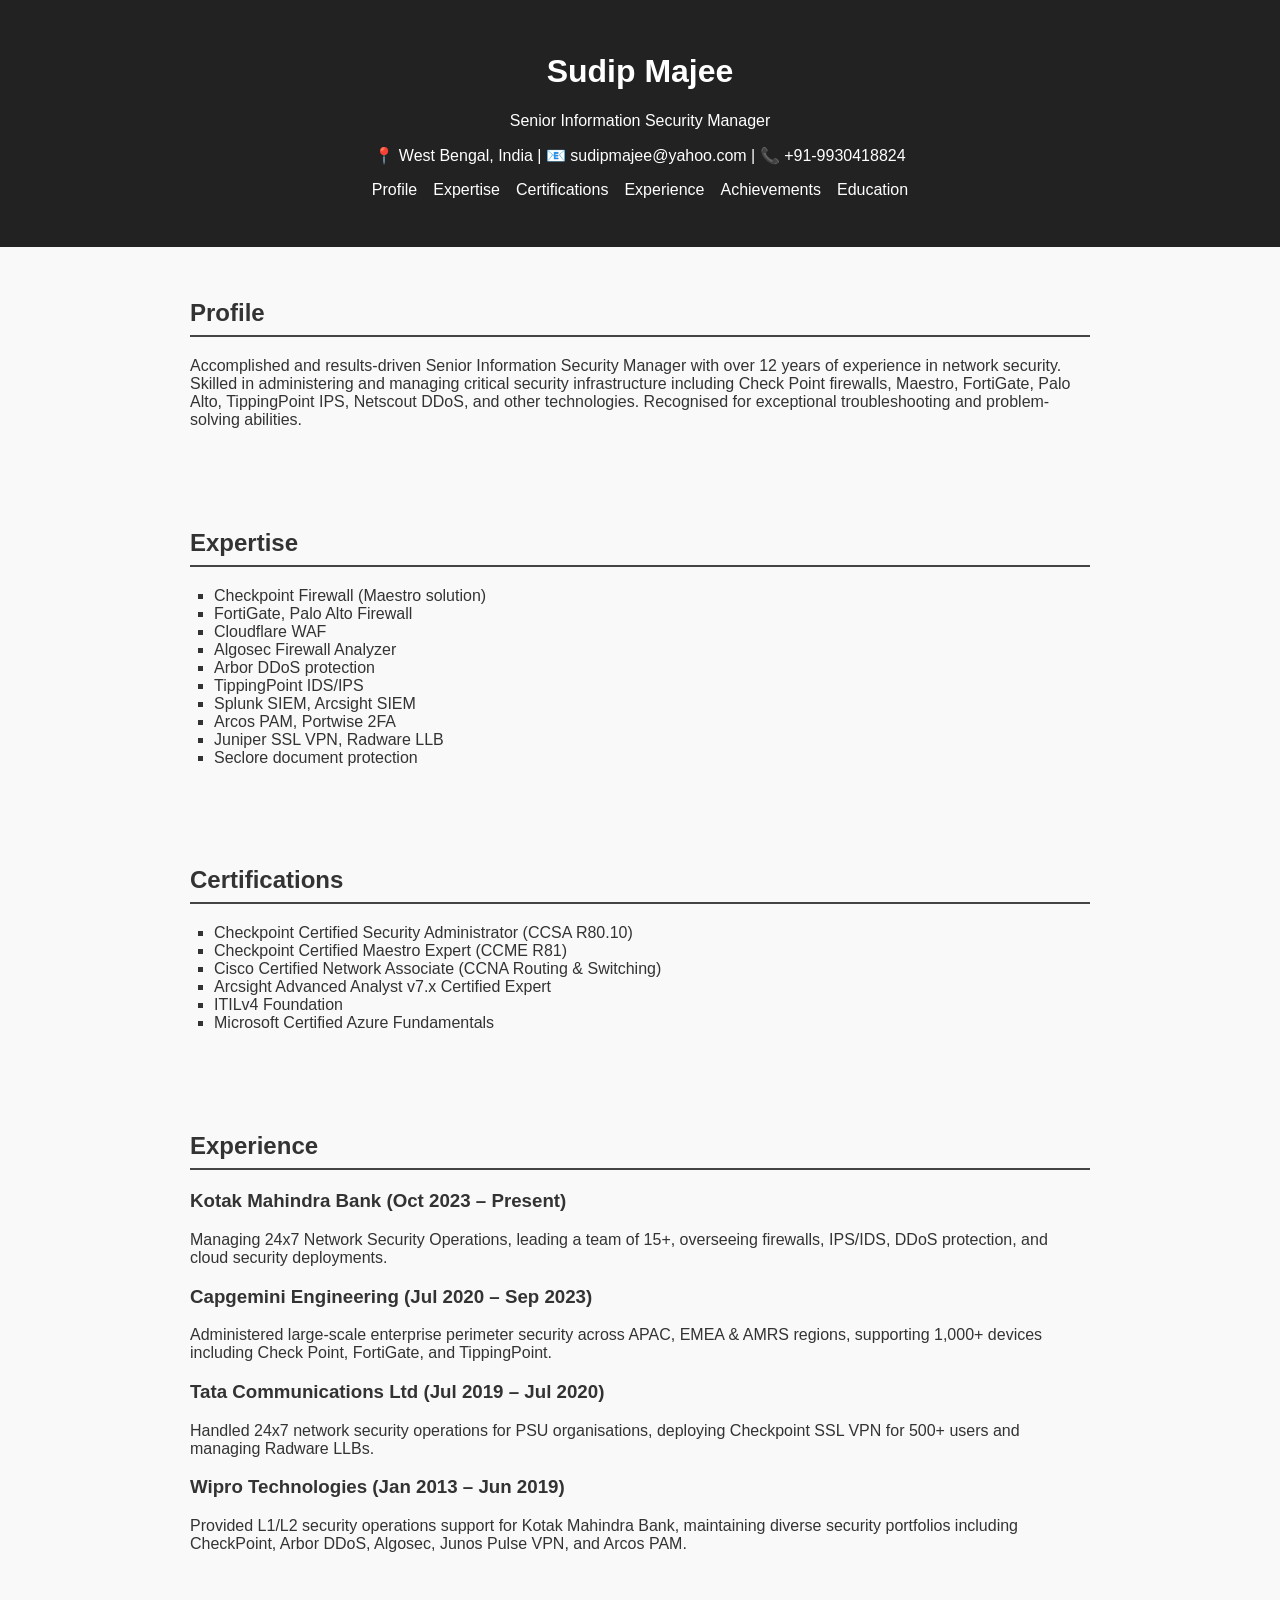
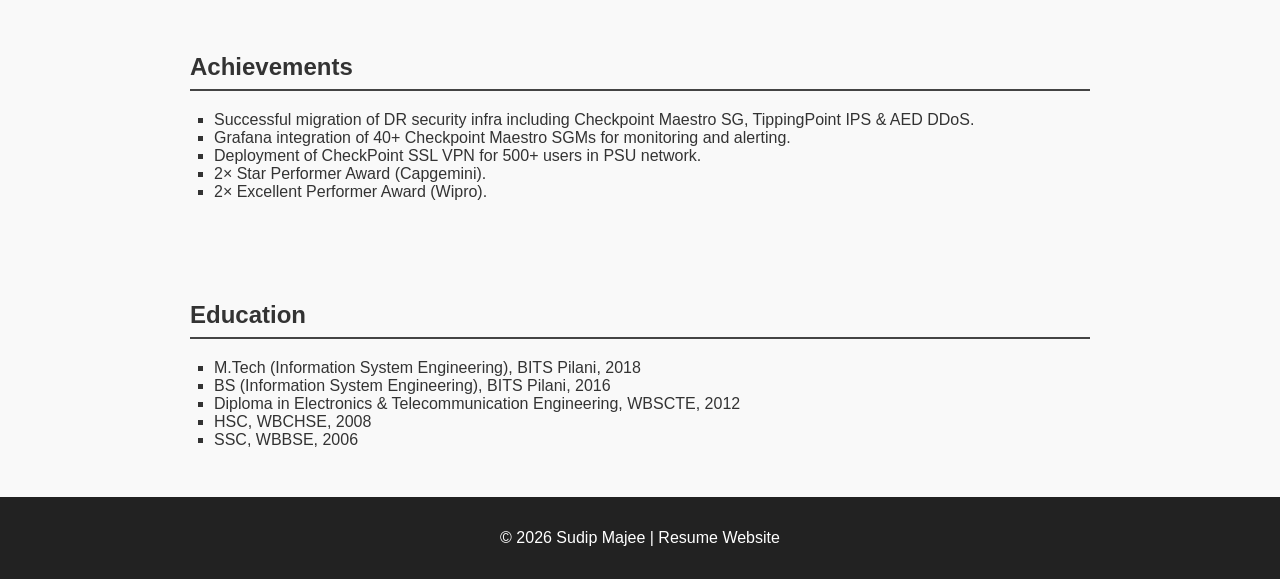
==== index.html @ 56c58146 "Add files via upload" ====
<!DOCTYPE html>
<html lang="en">
<head>
  <meta charset="UTF-8">
  <meta name="viewport" content="width=device-width, initial-scale=1.0">
  <title>Sudip Majee | Resume</title>
  <link rel="stylesheet" href="style.css">
</head>
<body>
  <!-- Header -->
  <header>
    <h1>Sudip Majee</h1>
    <p>Senior Information Security Manager</p>
    <p>📍 West Bengal, India | 📧 sudipmajee@yahoo.com | 📞 +91-9930418824</p>
    <nav>
      <ul>
        <li><a href="#profile">Profile</a></li>
        <li><a href="#expertise">Expertise</a></li>
        <li><a href="#certifications">Certifications</a></li>
        <li><a href="#experience">Experience</a></li>
        <li><a href="#achievements">Achievements</a></li>
        <li><a href="#education">Education</a></li>
      </ul>
    </nav>
  </header>

  <!-- Profile -->
  <section id="profile">
    <h2>Profile</h2>
    <p>
      Accomplished and results-driven Senior Information Security Manager with over 12 years of experience in network security. Skilled in administering and managing critical security infrastructure including Check Point firewalls, Maestro, FortiGate, Palo Alto, TippingPoint IPS, Netscout DDoS, and other technologies. Recognised for exceptional troubleshooting and problem-solving abilities.
    </p>
  </section>

  <!-- Expertise -->
  <section id="expertise">
    <h2>Expertise</h2>
    <ul>
      <li>Checkpoint Firewall (Maestro solution)</li>
      <li>FortiGate, Palo Alto Firewall</li>
      <li>Cloudflare WAF</li>
      <li>Algosec Firewall Analyzer</li>
      <li>Arbor DDoS protection</li>
      <li>TippingPoint IDS/IPS</li>
      <li>Splunk SIEM, Arcsight SIEM</li>
      <li>Arcos PAM, Portwise 2FA</li>
      <li>Juniper SSL VPN, Radware LLB</li>
      <li>Seclore document protection</li>
    </ul>
  </section>

  <!-- Certifications -->
  <section id="certifications">
    <h2>Certifications</h2>
    <ul>
      <li>Checkpoint Certified Security Administrator (CCSA R80.10)</li>
      <li>Checkpoint Certified Maestro Expert (CCME R81)</li>
      <li>Cisco Certified Network Associate (CCNA Routing & Switching)</li>
      <li>Arcsight Advanced Analyst v7.x Certified Expert</li>
      <li>ITILv4 Foundation</li>
      <li>Microsoft Certified Azure Fundamentals</li>
    </ul>
  </section>

  <!-- Experience -->
  <section id="experience">
    <h2>Experience</h2>
    <h3>Kotak Mahindra Bank (Oct 2023 – Present)</h3>
    <p>Managing 24x7 Network Security Operations, leading a team of 15+, overseeing firewalls, IPS/IDS, DDoS protection, and cloud security deployments.</p>

    <h3>Capgemini Engineering (Jul 2020 – Sep 2023)</h3>
    <p>Administered large-scale enterprise perimeter security across APAC, EMEA & AMRS regions, supporting 1,000+ devices including Check Point, FortiGate, and TippingPoint.</p>

    <h3>Tata Communications Ltd (Jul 2019 – Jul 2020)</h3>
    <p>Handled 24x7 network security operations for PSU organisations, deploying Checkpoint SSL VPN for 500+ users and managing Radware LLBs.</p>

    <h3>Wipro Technologies (Jan 2013 – Jun 2019)</h3>
    <p>Provided L1/L2 security operations support for Kotak Mahindra Bank, maintaining diverse security portfolios including CheckPoint, Arbor DDoS, Algosec, Junos Pulse VPN, and Arcos PAM.</p>
  </section>

  <!-- Achievements -->
  <section id="achievements">
    <h2>Achievements</h2>
    <ul>
      <li>Successful migration of DR security infra including Checkpoint Maestro SG, TippingPoint IPS & AED DDoS.</li>
      <li>Grafana integration of 40+ Checkpoint Maestro SGMs for monitoring and alerting.</li>
      <li>Deployment of CheckPoint SSL VPN for 500+ users in PSU network.</li>
      <li>2× Star Performer Award (Capgemini).</li>
      <li>2× Excellent Performer Award (Wipro).</li>
    </ul>
  </section>

  <!-- Education -->
  <section id="education">
    <h2>Education</h2>
    <ul>
      <li>M.Tech (Information System Engineering), BITS Pilani, 2018</li>
      <li>BS (Information System Engineering), BITS Pilani, 2016</li>
      <li>Diploma in Electronics & Telecommunication Engineering, WBSCTE, 2012</li>
      <li>HSC, WBCHSE, 2008</li>
      <li>SSC, WBBSE, 2006</li>
    </ul>
  </section>

  <!-- Footer -->
  <footer>
    <p>© 2026 Sudip Majee | Resume Website</p>
  </footer>

  <script src="script.js"></script>
</body>
</html>
---- style.css ----
body {
  font-family: Arial, sans-serif;
  margin: 0;
  background: #f9f9f9;
  color: #333;
}

header {
  background: #222;
  color: #fff;
  text-align: center;
  padding: 2rem;
}

header nav ul {
  list-style: none;
  display: flex;
  justify-content: center;
  gap: 1rem;
  padding: 0;
}

header nav a {
  color: #fff;
  text-decoration: none;
}

section {
  padding: 2rem;
  max-width: 900px;
  margin: auto;
}

h2 {
  border-bottom: 2px solid #444;
  padding-bottom: 0.5rem;
}

ul {
  list-style: square;
  padding-left: 1.5rem;
}

footer {
  text-align: center;
  background: #222;
  color: #fff;
  padding: 1rem;
}
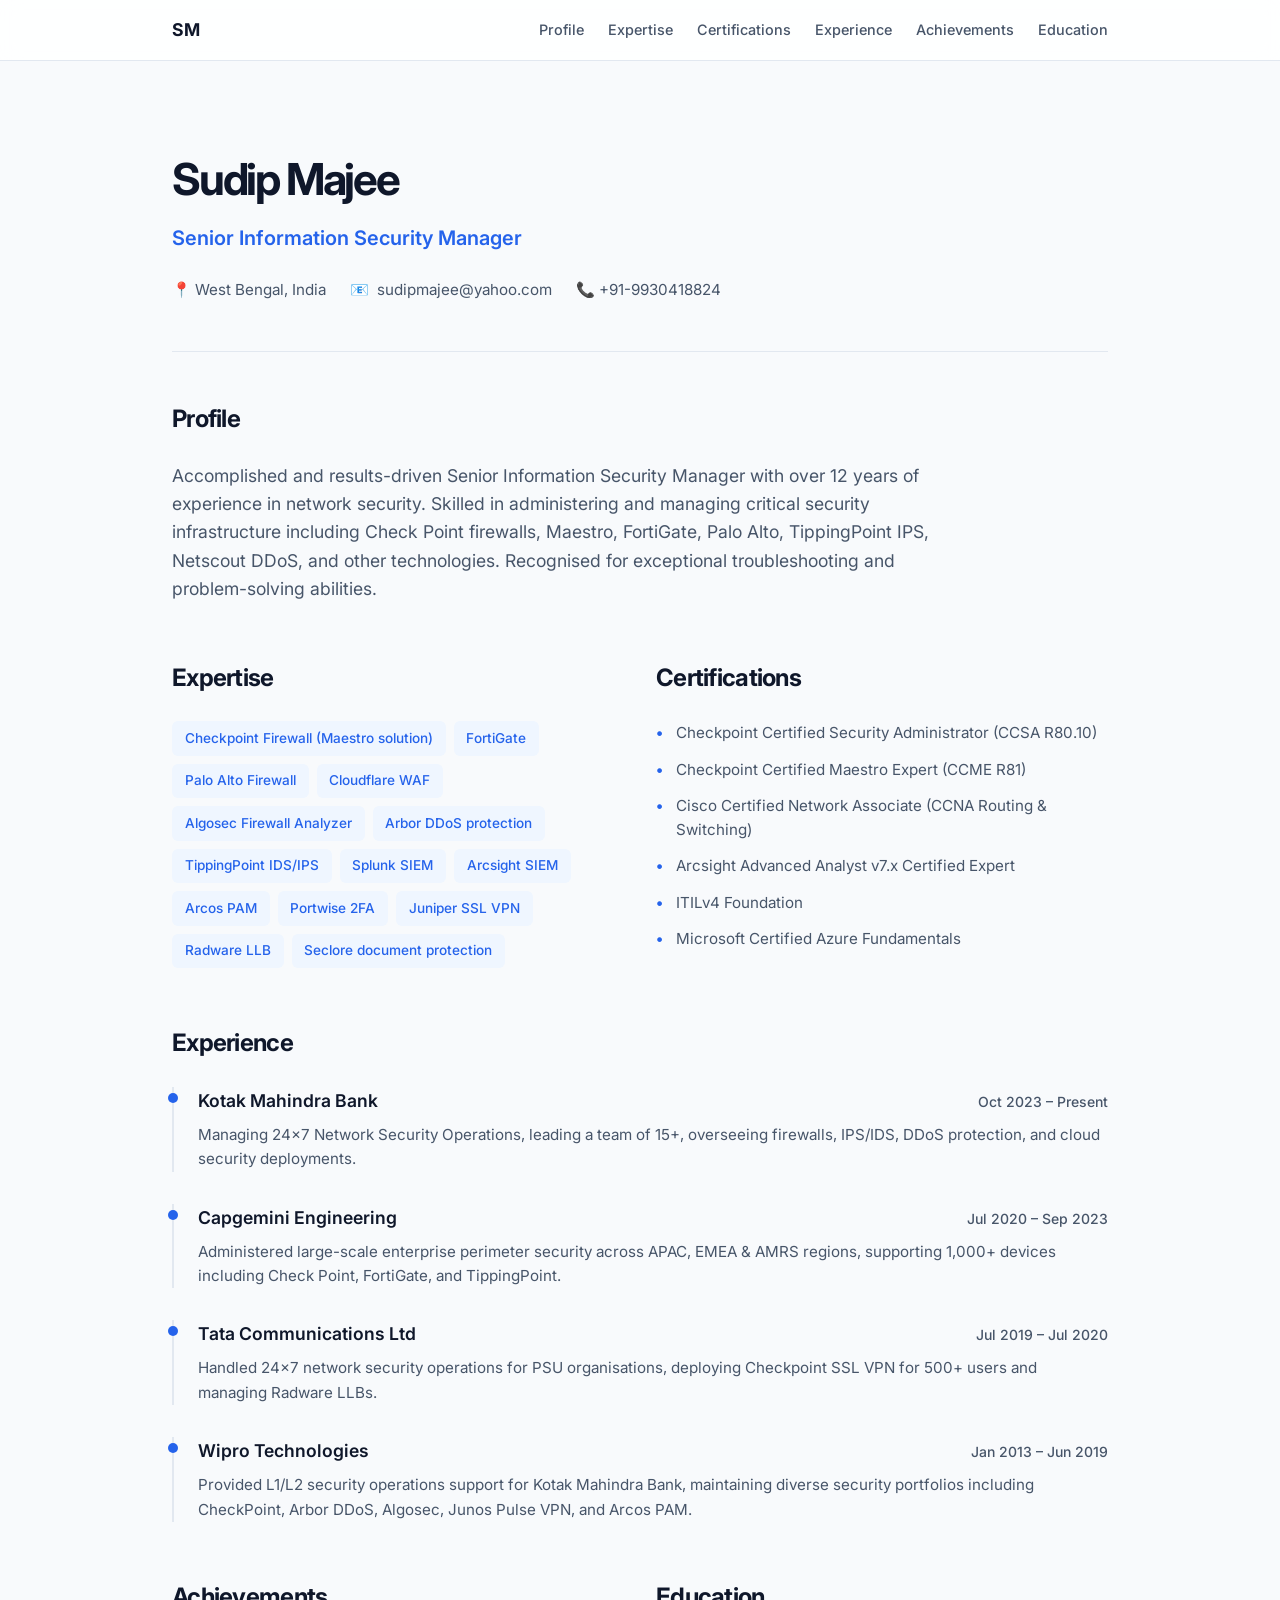
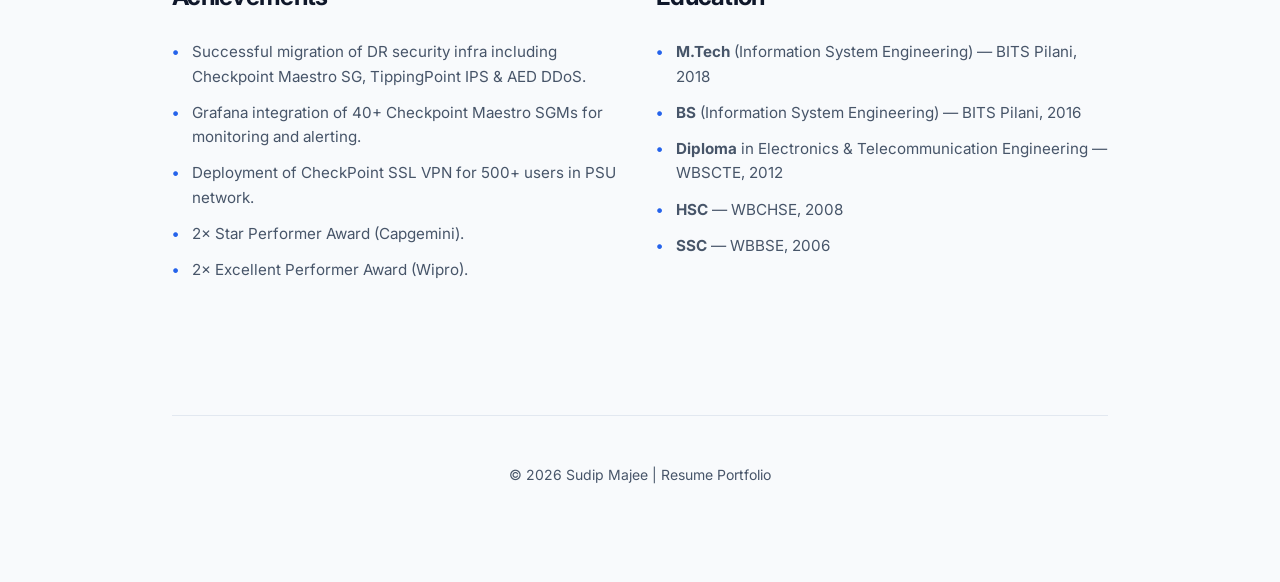
==== commit 815d503a: "Update index.html" ====
--- a/index.html
+++ b/index.html
@@ -1,112 +1,407 @@
 <!DOCTYPE html>
 <html lang="en">
 <head>
-  <meta charset="UTF-8">
-  <meta name="viewport" content="width=device-width, initial-scale=1.0">
-  <title>Sudip Majee | Resume</title>
-  <link rel="stylesheet" href="style.css">
+    <meta charset="UTF-8">
+    <meta name="viewport" content="width=device-width, initial-scale=1.0">
+    <title>Sudip Majee | Senior Information Security Manager</title>
+    <!-- Modern Font Family -->
+    <link rel="preconnect" href="https://fonts.googleapis.com">
+    <link rel="preconnect" href="https://fonts.gstatic.com" crossorigin>
+    <link href="https://fonts.googleapis.com/css2?family=Inter:wght@300;400;500;600;700&display=swap" rel="stylesheet">
+    <style>
+        :root {
+            --bg-primary: #f8fafc;
+            --bg-card: #ffffff;
+            --text-main: #0f172a;
+            --text-muted: #475569;
+            --accent: #2563eb;
+            --accent-light: #eff6ff;
+            --border: #e2e8f0;
+            --max-width: 1000px;
+        }
+
+        * {
+            box-sizing: border-box;
+            margin: 0;
+            padding: 0;
+        }
+
+        body {
+            font-family: 'Inter', sans-serif;
+            background-color: var(--bg-primary);
+            color: var(--text-main);
+            line-height: 1.6;
+            -webkit-font-smoothing: antialiased;
+        }
+
+        /* Fixed Navigation */
+        nav {
+            position: fixed;
+            top: 0;
+            left: 0;
+            width: 100%;
+            background-color: rgba(255, 255, 255, 0.85);
+            backdrop-filter: blur(10px);
+            border-bottom: 1px solid var(--border);
+            z-index: 100;
+        }
+
+        nav .nav-container {
+            max-width: var(--max-width);
+            margin: 0 auto;
+            display: flex;
+            justify-content: space-between;
+            align-items: center;
+            padding: 1rem 2rem;
+        }
+
+        nav .logo {
+            font-weight: 700;
+            color: var(--text-main);
+            text-decoration: none;
+            font-size: 1.1rem;
+        }
+
+        nav ul {
+            display: flex;
+            list-style: none;
+            gap: 1.5rem;
+        }
+
+        nav a {
+            text-decoration: none;
+            color: var(--text-muted);
+            font-weight: 500;
+            font-size: 0.9rem;
+            transition: color 0.2s;
+        }
+
+        nav a:hover {
+            color: var(--accent);
+        }
+
+        /* Container & Layout */
+        .container {
+            max-width: var(--max-width);
+            margin: 0 auto;
+            padding: 6rem 2rem 3rem 2rem;
+        }
+
+        header {
+            padding: 3rem 0;
+            border-bottom: 1px solid var(--border);
+            margin-bottom: 3rem;
+        }
+
+        header h1 {
+            font-size: 2.75rem;
+            font-weight: 700;
+            letter-spacing: -0.05em;
+            margin-bottom: 0.5rem;
+        }
+
+        header .title {
+            font-size: 1.25rem;
+            color: var(--accent);
+            font-weight: 600;
+            margin-bottom: 1.5rem;
+        }
+
+        header .contact-info {
+            display: flex;
+            flex-wrap: wrap;
+            gap: 1.5rem;
+            color: var(--text-muted);
+            font-size: 0.95rem;
+        }
+
+        header .contact-info span {
+            display: flex;
+            align-items: center;
+            gap: 0.5rem;
+        }
+
+        /* Sections */
+        section {
+            margin-bottom: 3.5rem;
+            scroll-margin-top: 6rem; /* Ensures smooth scroll leaves room for nav */
+        }
+
+        h2 {
+            font-size: 1.5rem;
+            font-weight: 700;
+            letter-spacing: -0.03em;
+            margin-bottom: 1.5rem;
+            color: var(--text-main);
+            display: flex;
+            align-items: center;
+            gap: 0.5rem;
+        }
+
+        /* Bio */
+        .profile-text {
+            font-size: 1.1rem;
+            color: var(--text-muted);
+            max-width: 800px;
+        }
+
+        /* Grid Layouts for Skills/Certifications */
+        .grid-two-col {
+            display: grid;
+            grid-template-columns: 1fr 1fr;
+            gap: 2rem;
+        }
+
+        @media (max-width: 768px) {
+            .grid-two-col {
+                grid-template-columns: 1fr;
+            }
+            nav ul {
+                display: none; /* Simplifies mobile view without heavy JS */
+            }
+        }
+
+        /* Cards and Lists */
+        .card {
+            background: var(--bg-card);
+            border: 1px solid var(--border);
+            border-radius: 12px;
+            padding: 1.5rem;
+            box-shadow: 0 1px 3px rgba(0,0,0,0.02);
+        }
+
+        .tag-container {
+            display: flex;
+            flex-wrap: wrap;
+            gap: 0.5rem;
+        }
+
+        .tag {
+            background-color: var(--accent-light);
+            color: var(--accent);
+            padding: 0.4rem 0.8rem;
+            border-radius: 6px;
+            font-size: 0.85rem;
+            font-weight: 500;
+        }
+
+        .list-styled {
+            list-style: none;
+        }
+
+        .list-styled li {
+            position: relative;
+            padding-left: 1.25rem;
+            margin-bottom: 0.75rem;
+            color: var(--text-muted);
+            font-size: 0.95rem;
+        }
+
+        .list-styled li::before {
+            content: "•";
+            color: var(--accent);
+            font-weight: bold;
+            position: absolute;
+            left: 0;
+        }
+
+        /* Experience Timeline */
+        .timeline {
+            display: flex;
+            flex-direction: column;
+            gap: 2rem;
+        }
+
+        .timeline-item {
+            position: relative;
+            padding-left: 1.5rem;
+            border-left: 2px solid var(--border);
+        }
+
+        .timeline-item::before {
+            content: "";
+            position: absolute;
+            left: -6px;
+            top: 6px;
+            width: 10px;
+            height: 10px;
+            background-color: var(--accent);
+            border-radius: 50%;
+        }
+
+        .timeline-header {
+            display: flex;
+            justify-content: space-between;
+            align-items: baseline;
+            flex-wrap: wrap;
+            margin-bottom: 0.5rem;
+        }
+
+        .timeline-company {
+            font-size: 1.1rem;
+            font-weight: 600;
+            color: var(--text-main);
+        }
+
+        .timeline-date {
+            font-size: 0.875rem;
+            color: var(--text-muted);
+            font-weight: 500;
+        }
+
+        .timeline-desc {
+            color: var(--text-muted);
+            font-size: 0.95rem;
+        }
+
+        /* Footer */
+        footer {
+            text-align: center;
+            padding: 3rem 0;
+            border-top: 1px solid var(--border);
+            color: var(--text-muted);
+            font-size: 0.875rem;
+            margin-top: 4rem;
+        }
+
+        html {
+            scroll-behavior: smooth;
+        }
+    </style>
 </head>
 <body>
-  <!-- Header -->
-  <header>
-    <h1>Sudip Majee</h1>
-    <p>Senior Information Security Manager</p>
-    <p>📍 West Bengal, India | 📧 sudipmajee@yahoo.com | 📞 +91-9930418824</p>
+
     <nav>
-      <ul>
-        <li><a href="#profile">Profile</a></li>
-        <li><a href="#expertise">Expertise</a></li>
-        <li><a href="#certifications">Certifications</a></li>
-        <li><a href="#experience">Experience</a></li>
-        <li><a href="#achievements">Achievements</a></li>
-        <li><a href="#education">Education</a></li>
-      </ul>
+        <div class="nav-container">
+            <a href="#" class="logo">SM</a>
+            <ul>
+                <li><a href="#profile">Profile</a></li>
+                <li><a href="#expertise">Expertise</a></li>
+                <li><a href="#certifications">Certifications</a></li>
+                <li><a href="#experience">Experience</a></li>
+                <li><a href="#achievements">Achievements</a></li>
+                <li><a href="#education">Education</a></li>
+            </ul>
+        </div>
     </nav>
-  </header>
-
-  <!-- Profile -->
-  <section id="profile">
-    <h2>Profile</h2>
-    <p>
-      Accomplished and results-driven Senior Information Security Manager with over 12 years of experience in network security. Skilled in administering and managing critical security infrastructure including Check Point firewalls, Maestro, FortiGate, Palo Alto, TippingPoint IPS, Netscout DDoS, and other technologies. Recognised for exceptional troubleshooting and problem-solving abilities.
-    </p>
-  </section>
-
-  <!-- Expertise -->
-  <section id="expertise">
-    <h2>Expertise</h2>
-    <ul>
-      <li>Checkpoint Firewall (Maestro solution)</li>
-      <li>FortiGate, Palo Alto Firewall</li>
-      <li>Cloudflare WAF</li>
-      <li>Algosec Firewall Analyzer</li>
-      <li>Arbor DDoS protection</li>
-      <li>TippingPoint IDS/IPS</li>
-      <li>Splunk SIEM, Arcsight SIEM</li>
-      <li>Arcos PAM, Portwise 2FA</li>
-      <li>Juniper SSL VPN, Radware LLB</li>
-      <li>Seclore document protection</li>
-    </ul>
-  </section>
-
-  <!-- Certifications -->
-  <section id="certifications">
-    <h2>Certifications</h2>
-    <ul>
-      <li>Checkpoint Certified Security Administrator (CCSA R80.10)</li>
-      <li>Checkpoint Certified Maestro Expert (CCME R81)</li>
-      <li>Cisco Certified Network Associate (CCNA Routing & Switching)</li>
-      <li>Arcsight Advanced Analyst v7.x Certified Expert</li>
-      <li>ITILv4 Foundation</li>
-      <li>Microsoft Certified Azure Fundamentals</li>
-    </ul>
-  </section>
-
-  <!-- Experience -->
-  <section id="experience">
-    <h2>Experience</h2>
-    <h3>Kotak Mahindra Bank (Oct 2023 – Present)</h3>
-    <p>Managing 24x7 Network Security Operations, leading a team of 15+, overseeing firewalls, IPS/IDS, DDoS protection, and cloud security deployments.</p>
-
-    <h3>Capgemini Engineering (Jul 2020 – Sep 2023)</h3>
-    <p>Administered large-scale enterprise perimeter security across APAC, EMEA & AMRS regions, supporting 1,000+ devices including Check Point, FortiGate, and TippingPoint.</p>
-
-    <h3>Tata Communications Ltd (Jul 2019 – Jul 2020)</h3>
-    <p>Handled 24x7 network security operations for PSU organisations, deploying Checkpoint SSL VPN for 500+ users and managing Radware LLBs.</p>
-
-    <h3>Wipro Technologies (Jan 2013 – Jun 2019)</h3>
-    <p>Provided L1/L2 security operations support for Kotak Mahindra Bank, maintaining diverse security portfolios including CheckPoint, Arbor DDoS, Algosec, Junos Pulse VPN, and Arcos PAM.</p>
-  </section>
-
-  <!-- Achievements -->
-  <section id="achievements">
-    <h2>Achievements</h2>
-    <ul>
-      <li>Successful migration of DR security infra including Checkpoint Maestro SG, TippingPoint IPS & AED DDoS.</li>
-      <li>Grafana integration of 40+ Checkpoint Maestro SGMs for monitoring and alerting.</li>
-      <li>Deployment of CheckPoint SSL VPN for 500+ users in PSU network.</li>
-      <li>2× Star Performer Award (Capgemini).</li>
-      <li>2× Excellent Performer Award (Wipro).</li>
-    </ul>
-  </section>
-
-  <!-- Education -->
-  <section id="education">
-    <h2>Education</h2>
-    <ul>
-      <li>M.Tech (Information System Engineering), BITS Pilani, 2018</li>
-      <li>BS (Information System Engineering), BITS Pilani, 2016</li>
-      <li>Diploma in Electronics & Telecommunication Engineering, WBSCTE, 2012</li>
-      <li>HSC, WBCHSE, 2008</li>
-      <li>SSC, WBBSE, 2006</li>
-    </ul>
-  </section>
-
-  <!-- Footer -->
-  <footer>
-    <p>© 2026 Sudip Majee | Resume Website</p>
-  </footer>
-
-  <script src="script.js"></script>
+
+    <div class="container">
+        <header>
+            <h1>Sudip Majee</h1>
+            <div class="title">Senior Information Security Manager</div>
+            <div class="contact-info">
+                <span>📍 West Bengal, India</span>
+                <span>📧 <a href="mailto:sudipmajee@yahoo.com" style="color: inherit; text-decoration: none;">sudipmajee@yahoo.com</a></span>
+                <span>📞 +91-9930418824</span>
+            </div>
+        </header>
+
+        <section id="profile">
+            <h2>Profile</h2>
+            <p class="profile-text">
+                Accomplished and results-driven Senior Information Security Manager with over 12 years of experience in network security. Skilled in administering and managing critical security infrastructure including Check Point firewalls, Maestro, FortiGate, Palo Alto, TippingPoint IPS, Netscout DDoS, and other technologies. Recognised for exceptional troubleshooting and problem-solving abilities.
+            </p>
+        </section>
+
+        <div class="grid-two-col">
+            <section id="expertise">
+                <h2>Expertise</h2>
+                <div class="tag-container">
+                    <span class="tag">Checkpoint Firewall (Maestro solution)</span>
+                    <span class="tag">FortiGate</span>
+                    <span class="tag">Palo Alto Firewall</span>
+                    <span class="tag">Cloudflare WAF</span>
+                    <span class="tag">Algosec Firewall Analyzer</span>
+                    <span class="tag">Arbor DDoS protection</span>
+                    <span class="tag">TippingPoint IDS/IPS</span>
+                    <span class="tag">Splunk SIEM</span>
+                    <span class="tag">Arcsight SIEM</span>
+                    <span class="tag">Arcos PAM</span>
+                    <span class="tag">Portwise 2FA</span>
+                    <span class="tag">Juniper SSL VPN</span>
+                    <span class="tag">Radware LLB</span>
+                    <span class="tag">Seclore document protection</span>
+                </div>
+            </section>
+
+            <section id="certifications">
+                <h2>Certifications</h2>
+                <ul class="list-styled">
+                    <li>Checkpoint Certified Security Administrator (CCSA R80.10)</li>
+                    <li>Checkpoint Certified Maestro Expert (CCME R81)</li>
+                    <li>Cisco Certified Network Associate (CCNA Routing & Switching)</li>
+                    <li>Arcsight Advanced Analyst v7.x Certified Expert</li>
+                    <li>ITILv4 Foundation</li>
+                    <li>Microsoft Certified Azure Fundamentals</li>
+                </ul>
+            </section>
+        </div>
+
+        <section id="experience">
+            <h2>Experience</h2>
+            <div class="timeline">
+                <div class="timeline-item">
+                    <div class="timeline-header">
+                        <span class="timeline-company">Kotak Mahindra Bank</span>
+                        <span class="timeline-date">Oct 2023 – Present</span>
+                    </div>
+                    <p class="timeline-desc">Managing 24x7 Network Security Operations, leading a team of 15+, overseeing firewalls, IPS/IDS, DDoS protection, and cloud security deployments.</p>
+                </div>
+
+                <div class="timeline-item">
+                    <div class="timeline-header">
+                        <span class="timeline-company">Capgemini Engineering</span>
+                        <span class="timeline-date">Jul 2020 – Sep 2023</span>
+                    </div>
+                    <p class="timeline-desc">Administered large-scale enterprise perimeter security across APAC, EMEA & AMRS regions, supporting 1,000+ devices including Check Point, FortiGate, and TippingPoint.</p>
+                </div>
+
+                <div class="timeline-item">
+                    <div class="timeline-header">
+                        <span class="timeline-company">Tata Communications Ltd</span>
+                        <span class="timeline-date">Jul 2019 – Jul 2020</span>
+                    </div>
+                    <p class="timeline-desc">Handled 24x7 network security operations for PSU organisations, deploying Checkpoint SSL VPN for 500+ users and managing Radware LLBs.</p>
+                </div>
+
+                <div class="timeline-item">
+                    <div class="timeline-header">
+                        <span class="timeline-company">Wipro Technologies</span>
+                        <span class="timeline-date">Jan 2013 – Jun 2019</span>
+                    </div>
+                    <p class="timeline-desc">Provided L1/L2 security operations support for Kotak Mahindra Bank, maintaining diverse security portfolios including CheckPoint, Arbor DDoS, Algosec, Junos Pulse VPN, and Arcos PAM.</p>
+                </div>
+            </div>
+        </section>
+
+        <div class="grid-two-col">
+            <section id="achievements">
+                <h2>Achievements</h2>
+                <ul class="list-styled">
+                    <li>Successful migration of DR security infra including Checkpoint Maestro SG, TippingPoint IPS & AED DDoS.</li>
+                    <li>Grafana integration of 40+ Checkpoint Maestro SGMs for monitoring and alerting.</li>
+                    <li>Deployment of CheckPoint SSL VPN for 500+ users in PSU network.</li>
+                    <li>2× Star Performer Award (Capgemini).</li>
+                    <li>2× Excellent Performer Award (Wipro).</li>
+                </ul>
+            </section>
+
+            <section id="education">
+                <h2>Education</h2>
+                <ul class="list-styled">
+                    <li><strong>M.Tech</strong> (Information System Engineering) — BITS Pilani, 2018</li>
+                    <li><strong>BS</strong> (Information System Engineering) — BITS Pilani, 2016</li>
+                    <li><strong>Diploma</strong> in Electronics & Telecommunication Engineering — WBSCTE, 2012</li>
+                    <li><strong>HSC</strong> — WBCHSE, 2008</li>
+                    <li><strong>SSC</strong> — WBBSE, 2006</li>
+                </ul>
+            </section>
+        </div>
+
+        <footer>
+            <p>© 2026 Sudip Majee | Resume Portfolio</p>
+        </footer>
+    </div>
+
 </body>
 </html>
